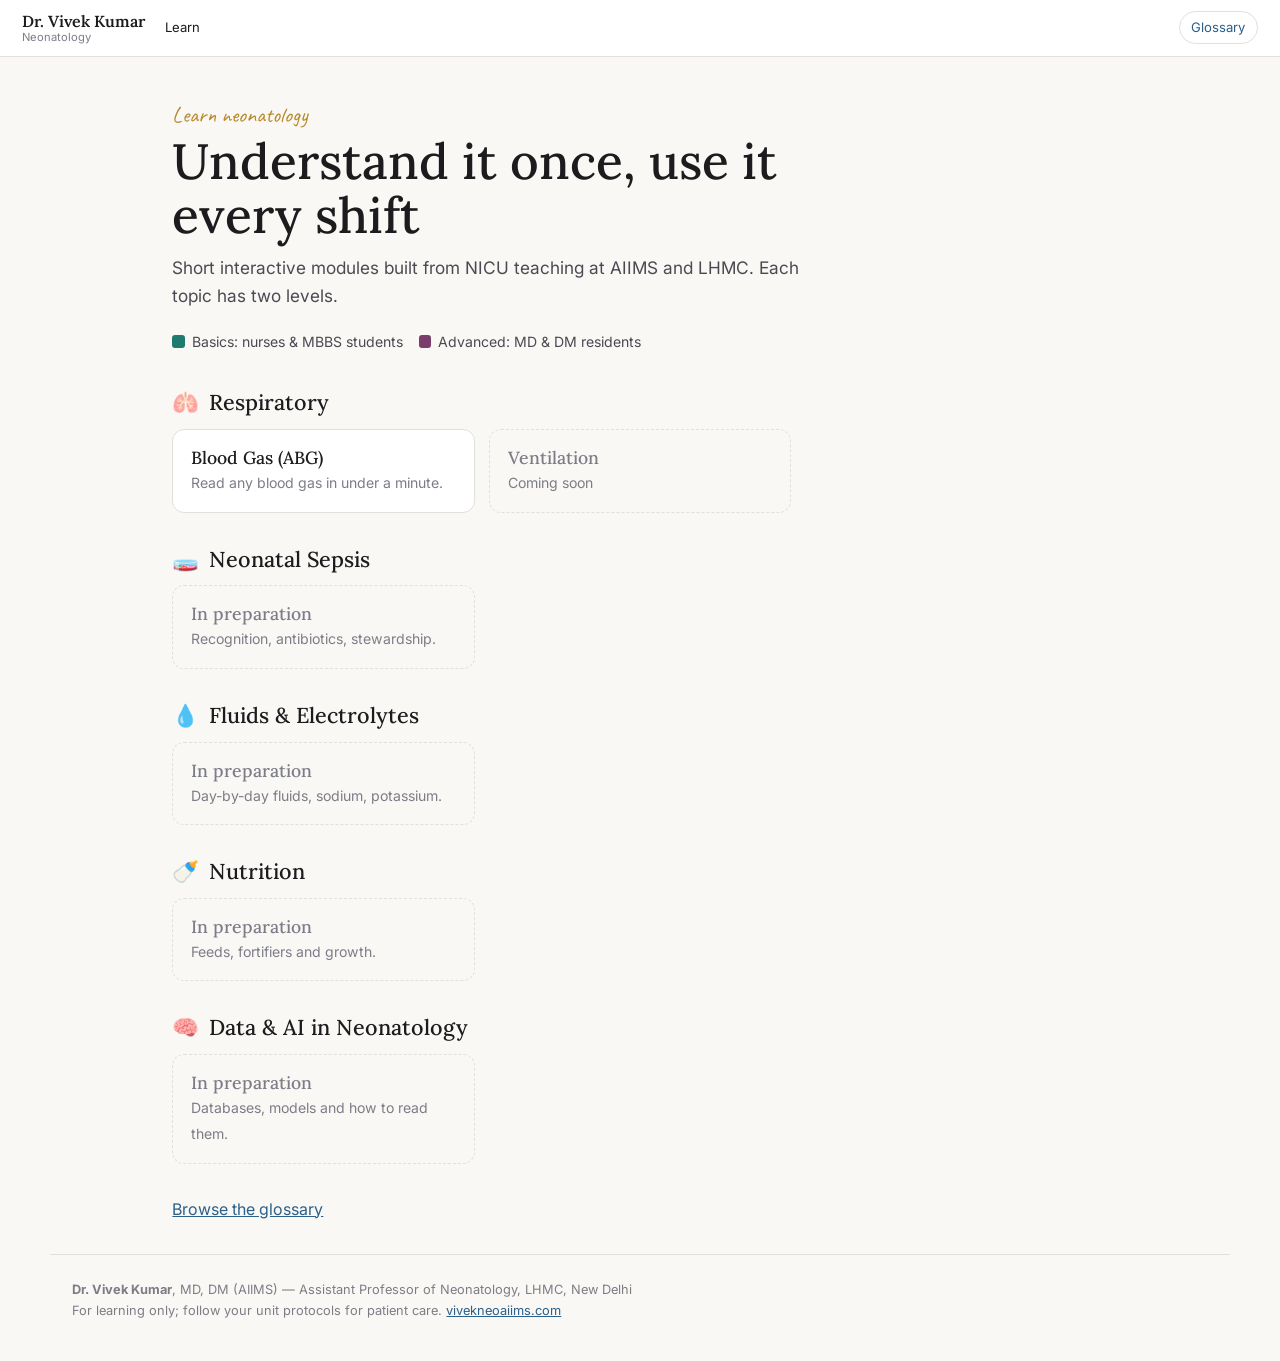
==== learn/index.html @ 592b0d6b "abg_basics" ====
<!DOCTYPE html>
<html lang="en">
<head>
<meta charset="UTF-8">
<meta name="viewport" content="width=device-width, initial-scale=1">
<title>Learn neonatology | Dr. Vivek Kumar</title>
<meta name="description" content="Free interactive neonatology learning: blood gases, ventilation, sepsis and more. Basics and Advanced tracks.">
<link rel="stylesheet" href="assets/learn.css">
</head>
<body data-page="hub">
<main>
  <section class="hub-hero">
    <div class="hand">Learn neonatology</div>
    <h1>Understand it once, use it every shift</h1>
    <p>Short interactive modules built from NICU teaching at AIIMS and LHMC. Each topic has two levels.</p>
    <div class="levels-key"><span style="--k:var(--basics)">Basics: nurses & MBBS students</span><span style="--k:var(--adv)">Advanced: MD & DM residents</span></div>
  </section>
  <div id="tracks"></div>
  <p><a href="glossary.html">Browse the glossary</a></p>
</main>
<script src="assets/registry.js"></script>
<script src="assets/glossary.js"></script>
<script src="assets/learn.js"></script>
</body>
</html>
---- learn/assets/learn.css ----
/* ══════════════════════════════════════════════════════════════
   LEARN STYLES — matches vivekneoaiims.com (Lora + Inter, blue accent)
   ══════════════════════════════════════════════════════════════ */
@import url('https://fonts.googleapis.com/css2?family=Lora:ital,wght@0,400;0,500;0,600;1,400&family=Inter:wght@400;500;600&family=Caveat:wght@500;700&display=swap');

:root {
  --bg: #f9f8f5; --paper: #ffffff; --ink: #1c1c1e; --ink-mid: #4a4a52; --ink-light: #7d7d88;
  --rule: #e2e0da; --accent: #2c5f8a; --accent-light: #d6e8f5; --gold: #b8892a;
  --basics: #1f7a70; --basics-light: #dcefeb; --adv: #7a3e6b; --adv-light: #f2e3ee;
  --acid: #c4513f; --acid-light: #f8e1dc; --alk: #3a66b0; --alk-light: #dfe8f7; --ok: #2f8150; --ok-light: #dff0e5;
  --pencil: #3b3b44;
  --serif: 'Lora', Georgia, serif; --sans: 'Inter', system-ui, -apple-system, sans-serif;
  --hand: 'Caveat', 'Segoe Print', 'Comic Sans MS', cursive;
  --lvl: var(--accent); --lvl-light: var(--accent-light);
}
body.lvl-basics { --lvl: var(--basics); --lvl-light: var(--basics-light); }
body.lvl-advanced { --lvl: var(--adv); --lvl-light: var(--adv-light); }

*, *::before, *::after { box-sizing: border-box; }
html { -webkit-text-size-adjust: 100%; scroll-behavior: smooth; }
[id] { scroll-margin-top: 5.5rem; }
body { margin: 0; background: var(--bg); color: var(--ink); font: 16px/1.65 var(--sans); }
a { color: var(--accent); }
a.soon { color: var(--ink-light); text-decoration: dotted underline; }
img, svg { max-width: 100%; }
:focus-visible { outline: 2.5px solid var(--gold); outline-offset: 2px; border-radius: 3px; }
@media (prefers-reduced-motion: reduce) { * { transition: none !important; animation: none !important; } }

/* ── Top bar ── */
.l-top { display: flex; align-items: center; gap: 1.2rem; padding: .7rem 1.4rem; background: var(--paper); border-bottom: 1px solid var(--rule); position: sticky; top: 0; z-index: 30; }
.l-brand { text-decoration: none; color: var(--ink); display: flex; flex-direction: column; line-height: 1.15; flex-shrink: 0; }
.l-brand b { font: 600 1rem var(--serif); } .l-brand small { font-size: .7rem; color: var(--ink-light); }
.l-crumbs { flex: 1; font-size: .82rem; color: var(--ink-light); overflow-x: auto; white-space: nowrap; }
.l-crumbs a { color: var(--ink-mid); text-decoration: none; } .l-crumbs a:hover { color: var(--accent); }
.l-crumbs i { font-style: normal; margin: 0 .45rem; color: var(--rule); }
.l-crumbs span { color: var(--ink); }
.l-gloss-link { font-size: .82rem; text-decoration: none; border: 1px solid var(--rule); padding: .3rem .7rem; border-radius: 20px; flex-shrink: 0; }

/* ── Layout ── */
.l-wrap { display: grid; grid-template-columns: 250px minmax(0, 1fr); gap: 2.5rem; max-width: 1180px; margin: 0 auto; padding: 2rem 1.4rem 0; }
main { max-width: 760px; width: 100%; }
body:not([data-page="level"]) main { margin: 0 auto; padding: 2.5rem 1.4rem 0; max-width: 980px; }

.l-rail details { position: sticky; top: 5rem; }
.l-rail summary { font: 500 1rem var(--serif); cursor: pointer; list-style: none; margin-bottom: .8rem; }
.l-rail summary::-webkit-details-marker { display: none; }
.lvl-chip { font: 600 .72rem var(--sans); background: var(--lvl); color: #fff; padding: .15rem .55rem; border-radius: 4px; margin-right: .3rem; vertical-align: 2px; }
.l-rail ol { list-style: none; margin: 0; padding: 0; border-left: 2px solid var(--rule); }
.l-rail li a, .l-rail li > span { display: flex; gap: .6rem; padding: .45rem .8rem; font-size: .88rem; color: var(--ink-mid); text-decoration: none; margin-left: -2px; border-left: 2px solid transparent; }
.l-rail li a:hover { color: var(--ink); }
.l-rail li.cur a { border-left-color: var(--lvl); color: var(--lvl); font-weight: 600; }
.l-rail .n, .door-list .n { flex-shrink: 0; width: 1.4rem; height: 1.4rem; border-radius: 50%; border: 1.5px solid currentColor; font-size: .7rem; display: inline-grid; place-items: center; }
.l-rail li.done .n, .door-list li.done .n { background: var(--ok); border-color: var(--ok); color: #fff; font-size: 0; }
.l-rail li.done .n::after, .door-list li.done .n::after { content: '✓'; font-size: .72rem; }
.l-rail .soon { opacity: .45; }
.l-rail .switch { display: inline-block; margin-top: 1rem; font-size: .82rem; }

/* ── Module typography ── */
.mod-head { margin-bottom: 1.6rem; }
.mod-head .kicker { font: 700 1.35rem var(--hand); color: var(--lvl); }
.level-head h1, .mod-head h2 { font: 500 clamp(1.9rem, 4.5vw, 2.6rem)/1.15 var(--serif); margin: .1rem 0 .6rem; letter-spacing: -.01em; }
.mod-head p { font-size: 1.05rem; color: var(--ink-mid); margin: 0; max-width: 34em; }

.beat { margin: 2.8rem 0; }
.beat > h3 { font: 500 1.45rem/1.25 var(--serif); margin: 0 0 .7rem; }
.beat > h3::before { content: attr(data-beat); display: block; font: 700 1.15rem var(--hand); color: var(--gold); margin-bottom: .1rem; }
.beat p { max-width: 38em; }
.lead { font-size: 1.05rem; }

/* level page: modules stacked in one file */
.level-head { margin-bottom: 1rem; }
.level-head p { font-size: 1.08rem; color: var(--ink-mid); max-width: 34em; margin: 0; }
.level-head .who { font: 700 1.3rem var(--hand); color: var(--lvl); }
section.module { padding-top: 3rem; margin-top: 3rem; border-top: 2px solid var(--rule); }
section.module:first-of-type { border-top: 0; margin-top: 1rem; padding-top: 1rem; }
.mod-end { display: flex; justify-content: space-between; align-items: center; gap: 1rem; flex-wrap: wrap; margin-top: 2rem; padding: .9rem 1.1rem; background: var(--lvl-light); border-radius: 12px; }
.mod-end a { font-weight: 600; color: var(--lvl); text-decoration: none; }
.l-rail li.cur a { border-left-color: var(--lvl); color: var(--lvl); font-weight: 600; }
.rail-cur { display: none; }
.l-rail .refs-link { display: block; margin-top: .4rem; font-size: .82rem; }

/* hook = a bedside case note */
.hook { background: var(--paper); border: 1px solid var(--rule); border-left: 4px solid var(--acid); border-radius: 4px 10px 10px 4px; padding: 1rem 1.3rem; font: 1.08rem/1.6 var(--serif); position: relative; }
.hook::before { content: 'Bedside'; position: absolute; top: -.85rem; left: 1rem; background: var(--bg); padding: 0 .4rem; font: 700 1.05rem var(--hand); color: var(--acid); }
.hook p { margin: .3rem 0; } .hook .ask { font-family: var(--sans); font-size: .95rem; color: var(--ink-mid); }

/* sketches */
figure.sketch { margin: 1.2rem 0; background: var(--paper); border: 1px solid var(--rule); border-radius: 10px; padding: 1rem; }
figure.sketch svg { display: block; margin: 0 auto; height: auto; }
figure.sketch figcaption { font: 600 1.15rem var(--hand); color: var(--ink-mid); text-align: center; margin-top: .3rem; }
.hand { font-family: var(--hand); }
svg text { font-family: var(--hand); fill: var(--pencil); }
svg .sans { font-family: var(--sans); }

/* simulator panel */
.sim { background: var(--paper); border: 1.5px solid var(--lvl); border-radius: 12px; padding: 1.2rem; box-shadow: 4px 4px 0 var(--lvl-light); }
.sim-row { display: grid; grid-template-columns: 1fr 1fr; gap: 1rem 1.5rem; }
.ctl label { display: flex; justify-content: space-between; font-size: .88rem; color: var(--ink-mid); }
.ctl label b { color: var(--ink); font-variant-numeric: tabular-nums; }
.ctl small { display: block; font-size: .75rem; color: var(--ink-light); }
input[type=range] { width: 100%; accent-color: var(--lvl); height: 28px; }
.presets { display: flex; flex-wrap: wrap; gap: .45rem; margin-top: 1rem; }
.chip { font: 500 .82rem var(--sans); border: 1px solid var(--rule); background: var(--bg); color: var(--ink-mid); border-radius: 20px; padding: .4rem .8rem; cursor: pointer; }
.chip:hover { border-color: var(--lvl); color: var(--lvl); }
.chip.on { background: var(--lvl); color: #fff; border-color: var(--lvl); }
.readout { display: flex; align-items: baseline; gap: .8rem; flex-wrap: wrap; justify-content: center; margin: .6rem 0; }
.readout .big { font: 600 2.6rem var(--serif); font-variant-numeric: tabular-nums; }
.verdict { display: inline-block; font: 600 .9rem var(--sans); padding: .25rem .75rem; border-radius: 20px; }
.v-acid { background: var(--acid-light); color: var(--acid); } .v-alk { background: var(--alk-light); color: var(--alk); } .v-ok { background: var(--ok-light); color: var(--ok); }
.c-acid { color: var(--acid); } .c-alk { color: var(--alk); } .c-ok { color: var(--ok); }
.note { font-size: .82rem; color: var(--ink-light); margin-top: .8rem; }

/* callouts */
.tip { border-radius: 10px; padding: .9rem 1.1rem; margin: 1.2rem 0; background: var(--lvl-light); }
.tip b:first-child { font: 700 1.15rem var(--hand); color: var(--lvl); display: block; }
.duo { display: grid; grid-template-columns: 1fr 1fr; gap: 1rem; margin: 1.2rem 0; }
.duo.trio { grid-template-columns: repeat(3, 1fr); }
.duo > div { background: var(--paper); border: 1px solid var(--rule); border-radius: 10px; padding: 1rem 1.1rem; }
.duo h3 { font: 500 1.05rem var(--serif); margin: 0 0 .3rem; }
.duo p { margin: 0; font-size: .92rem; color: var(--ink-mid); }

/* glossary terms */
.term { border-bottom: 1.5px dotted var(--lvl); cursor: help; }
.term:hover { background: var(--lvl-light); }
.l-pop { position: absolute; z-index: 60; background: var(--ink); color: #fff; border-radius: 10px; padding: .8rem 1rem; font-size: .88rem; line-height: 1.5; box-shadow: 0 8px 24px rgba(28, 28, 30, .25); }
.l-pop b { font-family: var(--serif); font-size: 1rem; } .l-pop p { margin: .25rem 0 .5rem; }
.l-pop a { color: #9cc7ec; font-weight: 500; }

/* quiz */
.q { background: var(--paper); border: 1px solid var(--rule); border-radius: 10px; padding: 1rem 1.1rem; margin-bottom: .8rem; }
.q-text { margin: 0 0 .7rem; font-weight: 500; display: flex; gap: .6rem; }
.q-text span { flex-shrink: 0; font: 700 1.2rem/1.2 var(--hand); color: var(--lvl); }
.q-opts { display: grid; grid-template-columns: repeat(auto-fit, minmax(150px, 1fr)); gap: .5rem; }
.q-opts button { font: 500 .9rem var(--sans); text-align: left; padding: .6rem .8rem; border: 1.5px solid var(--rule); border-radius: 8px; background: var(--bg); cursor: pointer; color: var(--ink); }
.q-opts button:hover { border-color: var(--lvl); }
.q-opts button.right { border-color: var(--ok); background: var(--ok-light); }
.q-opts button.wrong { border-color: var(--acid); background: var(--acid-light); }
.q-why { margin: .7rem 0 0; font-size: .9rem; padding-left: .8rem; border-left: 3px solid var(--ok); }
.q-why.no { border-left-color: var(--acid); }
.q-score { font: 700 1.3rem var(--hand); color: var(--lvl); }

/* pocket card */
.pocket { background: var(--paper); border: 2px dashed var(--gold); border-radius: 14px; padding: 1.3rem 1.4rem; position: relative; }
.pocket h3 { font: 600 1.25rem var(--serif); margin: 0 0 .6rem; }
.pocket ul, .pocket ol { margin: 0; padding-left: 1.2rem; } .pocket li { margin: .3rem 0; }
.pocket .sig { font: 600 1rem var(--hand); color: var(--ink-light); margin-top: .8rem; }
.print-btn { margin-top: 1rem; font: 500 .82rem var(--sans); background: none; border: 1px solid var(--gold); color: var(--gold); border-radius: 20px; padding: .35rem .9rem; cursor: pointer; }

/* references */
.refs { font-size: .8rem; color: var(--ink-light); border-top: 1px solid var(--rule); margin-top: 3rem; padding-top: 1rem; }
.refs ol { padding-left: 1.1rem; margin: .3rem 0; }

/* prev / next */
.l-pn { display: grid; grid-template-columns: 1fr auto 1fr; gap: 1rem; align-items: center; margin: 3rem 0 1rem; }
.l-pn a { text-decoration: none; padding: .8rem 1rem; border: 1px solid var(--rule); border-radius: 10px; background: var(--paper); font: 500 .95rem var(--serif); color: var(--ink); }
.l-pn a:hover { border-color: var(--lvl); }
.l-pn small { display: block; font: 400 .75rem var(--sans); color: var(--ink-light); }
.l-pn .next { text-align: right; }
.mark { font: 500 .85rem var(--sans); border: 1.5px solid var(--lvl); color: var(--lvl); background: none; border-radius: 20px; padding: .45rem 1rem; cursor: pointer; }
.mark.is-done { background: var(--ok); border-color: var(--ok); color: #fff; }

.l-foot { max-width: 1180px; margin: 2rem auto 0; padding: 1.5rem 1.4rem 2.5rem; border-top: 1px solid var(--rule); font-size: .8rem; color: var(--ink-light); }

/* data table */
table.vals { border-collapse: collapse; width: 100%; font-size: .92rem; background: var(--paper); border-radius: 10px; overflow: hidden; }
table.vals th, table.vals td { padding: .55rem .8rem; border-bottom: 1px solid var(--rule); text-align: left; }
table.vals th { font-weight: 600; background: var(--bg); }
.tbl-wrap { overflow-x: auto; }

@media (max-width: 900px) {
  .l-wrap { grid-template-columns: minmax(0, 1fr); gap: 1rem; padding-top: 1rem; }
  .l-rail { min-width: 0; }
  .l-rail { position: sticky; top: 3.4rem; z-index: 20; }
  .l-rail details { position: static; background: var(--paper); border: 1px solid var(--rule); border-radius: 10px; padding: .7rem 1rem; box-shadow: 0 4px 12px rgba(28,28,30,.06); max-height: 75vh; overflow: auto; }
  .rail-cur { display: inline; font: 400 .85rem var(--sans); color: var(--ink-mid); }
  details[open] .rail-cur { display: none; }
  .l-rail summary { margin: 0; } .l-rail details[open] summary { margin-bottom: .8rem; }
  .l-crumbs { display: none; }
}
@media (max-width: 620px) {
  .sim-row, .duo, .duo.trio { grid-template-columns: 1fr; }
  .l-pn { grid-template-columns: 1fr; } .l-pn .next { text-align: left; } .mark { justify-self: start; }
  .l-top { padding: .6rem 1rem; }
}

/* print only the pocket card */
@media print {
  body.printing-pocket * { visibility: hidden; }
  body.printing-pocket .print-me, body.printing-pocket .print-me * { visibility: visible; }
  body.printing-pocket .print-me { position: absolute; left: 0; top: 0; width: 100%; }
  .print-btn { display: none; }
}

/* ── Topic page: two doors ── */
.topic-hero { display: grid; grid-template-columns: 1fr auto; gap: 2rem; align-items: center; margin-bottom: 2.2rem; }
.topic-hero h1 { font: 500 clamp(2rem, 5vw, 3rem)/1.1 var(--serif); margin: 0 0 .6rem; letter-spacing: -.015em; }
.topic-hero p { font-size: 1.08rem; color: var(--ink-mid); max-width: 30em; margin: 0; }
.doors { display: grid; grid-template-columns: 1fr 1fr; gap: 1.4rem; }
.door { background: var(--paper); border: 1.5px solid var(--rule); border-top: 6px solid var(--c); border-radius: 6px 6px 14px 14px; padding: 1.4rem 1.4rem 1.2rem; display: flex; flex-direction: column; scroll-margin-top: 5rem; }
.door.basics { --c: var(--basics); --cl: var(--basics-light); } .door.advanced { --c: var(--adv); --cl: var(--adv-light); }
.door:target { box-shadow: 0 0 0 3px var(--cl); }
.door h2 { font: 500 1.7rem var(--serif); margin: 0; color: var(--c); }
.door .who { font: 700 1.2rem var(--hand); color: var(--ink-mid); margin: .1rem 0 1rem; }
.door-list { list-style: none; padding: 0; margin: 0 0 1.2rem; flex: 1; }
.door-list li a, .door-list li > span { display: flex; align-items: center; gap: .65rem; padding: .5rem 0; border-bottom: 1px dashed var(--rule); text-decoration: none; color: var(--ink); font-size: .95rem; }
.door-list li a:hover { color: var(--c); }
.door-list .n { color: var(--c); }
.door-list em { margin-left: auto; font-style: normal; font-size: .78rem; color: var(--ink-light); }
.door-list li.soon { opacity: .5; }
.door-foot { display: flex; align-items: center; justify-content: space-between; gap: .8rem; flex-wrap: wrap; }
.door-start { background: var(--c); color: #fff; text-decoration: none; font: 600 .95rem var(--sans); padding: .6rem 1.2rem; border-radius: 22px; }
.door-start.off { background: var(--rule); color: var(--ink-light); }
.door-progress { font-size: .82rem; color: var(--ok); }

/* ── Hub ── */
.hub-hero { max-width: 40em; margin-bottom: 2.2rem; }
.hub-hero h1 { font: 500 clamp(2.1rem, 5vw, 3.1rem)/1.1 var(--serif); margin: 0 0 .7rem; }
.hub-hero p { font-size: 1.08rem; color: var(--ink-mid); margin: 0; }
.hub-hero .hand { font-size: 1.4rem; color: var(--gold); }
.track { margin-bottom: 2rem; scroll-margin-top: 5rem; }
.track h2 { font: 500 1.35rem var(--serif); margin: 0 0 .8rem; display: flex; gap: .6rem; align-items: center; }
.topics { display: grid; grid-template-columns: repeat(auto-fill, minmax(240px, 1fr)); gap: .9rem; }
.topic { background: var(--paper); border: 1px solid var(--rule); border-radius: 12px; padding: 1rem 1.1rem; text-decoration: none; color: var(--ink); display: block; }
a.topic:hover { border-color: var(--accent); box-shadow: 3px 3px 0 var(--accent-light); }
.topic b { font: 500 1.1rem var(--serif); display: block; } .topic span { font-size: .88rem; color: var(--ink-light); }
.topic.soon { border-style: dashed; background: transparent; } .topic.soon b { color: var(--ink-light); }
.levels-key { display: flex; gap: 1rem; flex-wrap: wrap; margin: 1.2rem 0 0; font-size: .88rem; color: var(--ink-mid); }
.levels-key span::before { content: ''; display: inline-block; width: .8rem; height: .8rem; border-radius: 3px; margin-right: .4rem; vertical-align: -1px; background: var(--k); }

/* ── Glossary ── */
#gloss { margin: 0; }
.g-item { padding: .9rem 0; border-bottom: 1px solid var(--rule); scroll-margin-top: 5rem; }
.g-item:target { background: var(--accent-light); }
.g-item dt { font: 500 1.1rem var(--serif); } .g-item dd { margin: .2rem 0 0; color: var(--ink-mid); }
.g-item dd a { font-size: .85rem; margin-left: .3rem; }

@media (max-width: 720px) { .doors { grid-template-columns: 1fr; } .topic-hero { grid-template-columns: 1fr; } .topic-hero svg { display: none; } }
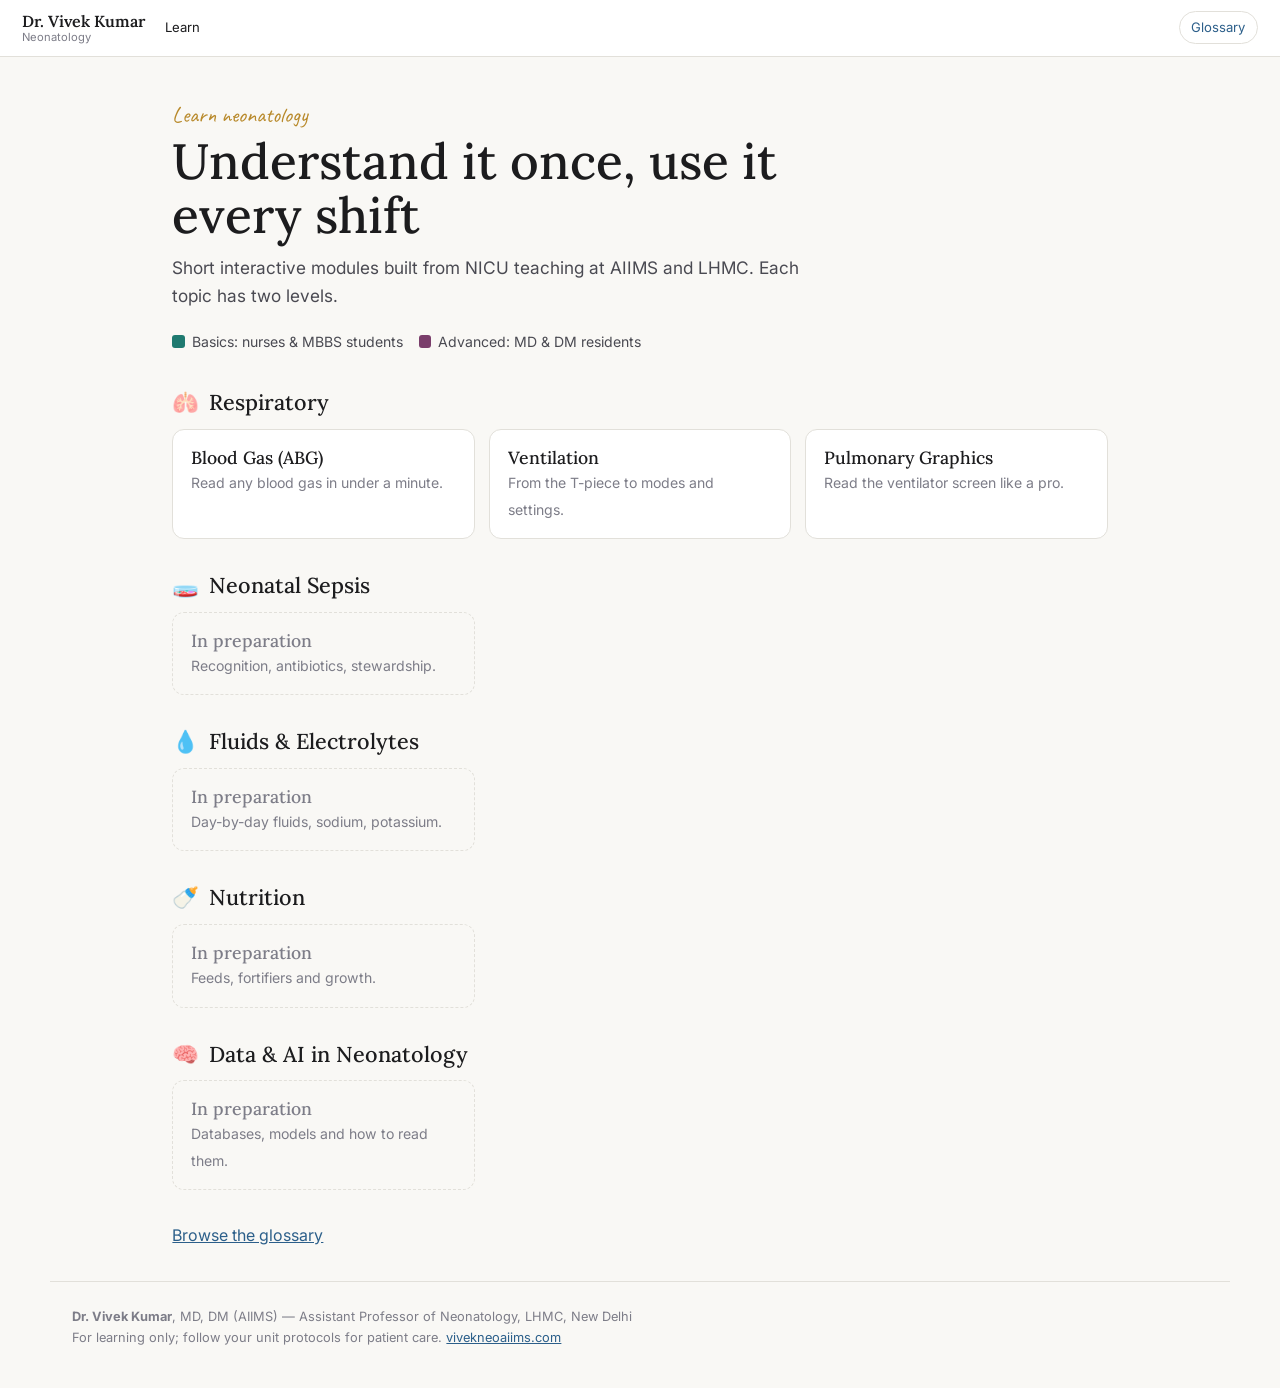
==== commit 41fa178b: "abg_basics4" ====
--- a/learn/index.html
+++ b/learn/index.html
@@ -5,7 +5,7 @@
 <meta name="viewport" content="width=device-width, initial-scale=1">
 <title>Learn neonatology | Dr. Vivek Kumar</title>
 <meta name="description" content="Free interactive neonatology learning: blood gases, ventilation, sepsis and more. Basics and Advanced tracks.">
-<link rel="stylesheet" href="assets/learn.css">
+<link rel="stylesheet" href="assets/learn.css?v=4">
 </head>
 <body data-page="hub">
 <main>
@@ -18,8 +18,8 @@
   <div id="tracks"></div>
   <p><a href="glossary.html">Browse the glossary</a></p>
 </main>
-<script src="assets/registry.js"></script>
-<script src="assets/glossary.js"></script>
-<script src="assets/learn.js"></script>
+<script src="assets/registry.js?v=4"></script>
+<script src="assets/glossary.js?v=4"></script>
+<script src="assets/learn.js?v=4"></script>
 </body>
 </html>
--- a/learn/assets/learn.css
+++ b/learn/assets/learn.css
@@ -235,3 +235,140 @@
 .g-item dd a { font-size: .85rem; margin-left: .3rem; }
 
 @media (max-width: 720px) { .doors { grid-template-columns: 1fr; } .topic-hero { grid-template-columns: 1fr; } .topic-hero svg { display: none; } }
+
+
+/* ══════════ TEACH MODE ══════════ */
+.l-teach-btn { font: 600 .82rem var(--sans); background: var(--lvl); color: #fff; border: 0; border-radius: 20px; padding: .38rem .9rem; cursor: pointer; flex-shrink: 0; }
+.door-teach { font-size: .85rem; color: var(--c); }
+hr.slide-break { display: none; }
+.t-bar, .t-prog, .t-blank { display: none; }
+
+html.teach { font-size: clamp(15px, calc(.85vw + 6px), 26px); }
+body.teach { overflow: hidden; }
+body.teach .l-top, body.teach .l-rail, body.teach .l-foot, body.teach .l-pn,
+body.teach .mod-end, body.teach .refs, body.teach .print-btn { display: none !important; }
+body.teach .l-wrap { display: block; padding: 0; max-width: none; }
+body.teach main { position: fixed; inset: 0 0 3.7rem 0; z-index: 50; overflow-y: auto; max-width: none; width: auto; margin: 0;
+  padding: 3.5vh 5vw 3vh; display: flex; flex-direction: column; background: var(--bg); font-size: 1.12rem; }
+body.teach main > :not(.slide-on):not(.has-slide) { display: none; }
+body.teach section.module { display: none; border: 0; margin: auto; padding: 0; width: 100%; max-width: 1180px; }
+body.teach section.module.has-slide { display: block; }
+body.teach .module > :not(.slide-on) { display: none; }
+body.teach .has-parts.slide-on [data-part]:not(.part-on) { display: none; }
+body.teach .slide-on.beat { margin: 0; }
+body.teach .beat p, body.teach .level-head p, body.teach .mod-head p { max-width: none; }
+
+/* title slides */
+body.teach .level-head.slide-on { margin: auto; width: 100%; max-width: 1180px; }
+body.teach .level-head h1 { font-size: 4.2rem; }
+body.teach .mod-head.slide-on { padding: 2rem 0; }
+body.teach .mod-head .kicker { font-size: 2.2rem; }
+body.teach .mod-head h2 { font-size: 4rem; margin-bottom: 1.2rem; }
+body.teach .mod-head p { font-size: 1.5rem; max-width: 30em; }
+
+/* content slides: let pictures use the screen */
+body.teach .beat > h3 { font-size: 1.9rem; margin-bottom: .6rem; }
+body.teach .beat > h3::before { font-size: 1.35rem; }
+body.teach .hook { font-size: 1.7rem; padding: 2rem 2.4rem; }
+body.teach .hook .ask { font-size: 1.3rem; }
+body.teach figure.sketch { margin: .6rem 0; padding: .6rem; }
+body.teach figure.sketch svg { width: 100%; height: auto; max-height: 46vh; }
+body.teach .duo { margin: .8rem 0 0; }
+body.teach .sim { padding: .9rem 1.2rem; }
+body.teach .sim svg { width: 100%; height: auto; max-height: 27vh; }
+body.teach .sim .note, body.teach .beat > .note { display: none; }
+body.teach .sim .tip { margin: .6rem 0 0; padding: .6rem 1rem; }
+body.teach .presets { margin-top: .6rem; }
+body.teach .readout { margin: .2rem 0; } body.teach .readout .big { font-size: 2.2rem; }
+body.teach .q { font-size: 1.35rem; padding: 1.6rem 1.8rem; }
+body.teach .q-opts { grid-template-columns: 1fr; } body.teach .q-opts button { font-size: 1.2rem; padding: 1rem 1.2rem; }
+
+.t-bar { position: fixed; left: 0; right: 0; bottom: 0; z-index: 70; height: 3.7rem; align-items: center; gap: .7rem; padding: 0 1.2rem;
+  background: var(--paper); border-top: 1px solid var(--rule); font: 14px var(--sans); }
+.t-bar button, .t-bar select { font: 500 14px var(--sans); border: 1px solid var(--rule); background: var(--bg); color: var(--ink); border-radius: 8px; padding: .4rem .8rem; cursor: pointer; }
+.t-bar .t-prev, .t-bar .t-next { font-size: 18px; width: 3rem; }
+.t-bar .t-next { background: var(--lvl); color: #fff; border-color: var(--lvl); }
+.t-count { min-width: 9rem; text-align: center; font-variant-numeric: tabular-nums; color: var(--ink-mid); }
+.t-keys { margin-left: auto; color: var(--ink-light); font-size: 12px; }
+.t-prog { position: fixed; top: 0; left: 0; right: 0; height: 4px; z-index: 70; background: var(--rule); }
+.t-prog i { display: block; height: 100%; background: var(--lvl); transition: width .25s; }
+.t-blank { position: fixed; inset: 0; z-index: 90; background: #000; cursor: pointer; }
+body.teach .t-bar { display: flex; } body.teach .t-prog { display: block; } body.teach .t-blank.on { display: block; }
+@media (max-width: 760px) { .t-keys { display: none; } .t-jump { max-width: 8rem; } .l-teach-btn { padding: .32rem .7rem; } .l-gloss-link { display: none; } }
+
+.teach-only { display: none; }
+body.teach .teach-only { display: block; } body.teach .web-only { display: none; }
+body.teach .level-head .who { font-size: 1.8rem; }
+body.teach .presenter { margin-top: 2.5rem; font: 500 1.6rem/1.5 var(--serif); color: var(--ink); }
+body.teach .presenter span { font: 400 1.1rem var(--sans); color: var(--ink-mid); }
+
+.teach-cta { display: inline-block; margin-top: 1rem; font: 600 .92rem var(--sans); color: var(--lvl); border: 1.5px solid var(--lvl); border-radius: 22px; padding: .45rem 1rem; text-decoration: none; }
+.teach-cta:hover { background: var(--lvl); color: #fff; }
+
+/* ══════════ CLICK-TO-REVEAL BUILDS (teach mode only) ══════════ */
+body.teach .step { visibility: hidden; }
+body.teach .step.step-on { visibility: visible; animation: stepIn .45s ease-out both; }
+@keyframes stepIn { from { opacity: 0; transform: translateY(10px); } to { opacity: 1; transform: none; } }
+body.teach.theme-mp .slide-on { animation: slideIn .35s ease-out both; }
+@keyframes slideIn { from { opacity: 0; } to { opacity: 1; } }
+
+/* ══════════ MAROON & PURPLE THEME (Ventilation, Pulmonary graphics) ══════════ */
+body.theme-mp {
+  --maroon: #7b1e3a; --maroon-light: #f6e5eb; --purple: #5e2b8c; --purple-light: #eee6f6;
+  --lvl: var(--maroon); --lvl-light: var(--maroon-light); --basics: var(--maroon); --basics-light: var(--maroon-light);
+  --gold: var(--purple); --accent: var(--purple);
+  --bg: #fbf8f9;
+}
+body.theme-mp .hook { border-left-color: var(--maroon); }
+body.theme-mp .hook::before { color: var(--maroon); }
+body.theme-mp .pocket { border-color: var(--purple); }
+body.theme-mp .print-btn { border-color: var(--purple); color: var(--purple); }
+body.theme-mp .tip.purple { background: var(--purple-light); } body.theme-mp .tip.purple b:first-child { color: var(--purple); }
+body.theme-mp .l-teach-btn, body.theme-mp .lvl-chip { background: var(--maroon); }
+body.theme-mp .t-prog i { background: linear-gradient(90deg, var(--maroon), var(--purple)); }
+.c-maroon { color: var(--maroon); } .c-purple { color: var(--purple); }
+
+/* ventilator screen + loop/scalar sketches */
+svg.vmon { display: block; width: 100%; height: auto; border-radius: 12px; }
+svg.vmon text, svg.vmon .sans { font-family: var(--sans); }
+svg.vloop, svg.vscalar { display: block; width: 100%; height: auto; }
+.mon-wrap { display: grid; grid-template-columns: minmax(0, 1.6fr) minmax(0, 1fr); gap: 1rem; align-items: start; }
+.mon-loops { display: grid; gap: .6rem; }
+.mon-loops figure { margin: 0; background: var(--paper); border: 1px solid var(--rule); border-radius: 10px; padding: .4rem; }
+.mon-loops figcaption { font: 600 1rem var(--hand); color: var(--ink-mid); text-align: center; }
+@media (max-width: 760px) { .mon-wrap { grid-template-columns: minmax(0, 1fr); } .mon-loops { grid-template-columns: 1fr 1fr; } }
+
+/* PowerPoint-style first slide, shown only in teach mode */
+.ppt-title { display: none; }
+body.teach .level-head.slide-on .ppt-title { display: flex; }
+body.teach main:has(.level-head.slide-on) { background: #fff; }
+body.teach .level-head.slide-on:has(.ppt-title) { max-width: none; height: 100%; margin: 0; display: flex; }
+.ppt-title { flex-direction: column; align-items: center; justify-content: center; text-align: center; width: 100%; min-height: 100%; font-family: 'Calibri Light', Calibri, 'Inter', system-ui, sans-serif; }
+.ppt-title .pt-main { flex: 1.15; display: flex; flex-direction: column; justify-content: flex-end; }
+.ppt-title h1 { font: 300 clamp(2.6rem, 6.2vw, 5.6rem)/1.1 'Calibri Light', Calibri, 'Inter', sans-serif !important; color: #000; margin: 0; letter-spacing: 0; }
+.ppt-title .pt-sub { font: 400 clamp(1.1rem, 2.1vw, 1.9rem) Calibri, 'Inter', sans-serif; color: #7030a0; margin: .9rem 0 0 4vw; }
+.ppt-title .pt-by { flex: 1; display: flex; flex-direction: column; justify-content: flex-end; padding-bottom: 2vh; font: 400 clamp(.95rem, 1.45vw, 1.35rem)/1.45 Calibri, 'Inter', sans-serif; color: #000; }
+.ppt-title .pt-by .pt-name { color: #c00000; }
+.ppt-title .pt-by .pt-site { color: #000; }
+body.teach .level-head.slide-on:has(.ppt-title) > :not(.ppt-title) { display: none; }
+
+/* section-divider slide in the same PowerPoint style */
+.ppt-divider { text-align: center; }
+body.teach .mod-head.ppt-divider.slide-on { margin: auto 0; }
+body.teach .ppt-divider h2 { font: 300 4.2rem/1.1 'Calibri Light', Calibri, 'Inter', sans-serif; color: var(--maroon); }
+body.teach .ppt-divider .pt-sub { font: 400 1.6rem Calibri, 'Inter', sans-serif; color: #7030a0; max-width: none; }
+
+/* small helpers for the new pages */
+.cards { display: grid; grid-template-columns: repeat(auto-fit, minmax(170px, 1fr)); gap: .8rem; margin: 1rem 0; }
+.cards > div { background: var(--paper); border: 1px solid var(--rule); border-top: 4px solid var(--c, var(--maroon)); border-radius: 8px 8px 10px 10px; padding: .8rem 1rem; }
+.cards h4 { margin: 0 0 .3rem; font: 600 1.05rem var(--serif); color: var(--c, var(--maroon)); }
+.cards p, .cards ul { margin: 0; font-size: .92rem; color: var(--ink-mid); } .cards ul { padding-left: 1.1rem; }
+.cards .p { --c: var(--purple); }
+.quote { font: italic 1.15rem/1.5 var(--serif); color: var(--maroon); border-left: 3px solid var(--purple); padding: .3rem 0 .3rem 1rem; margin: 1.2rem 0; }
+.ticks td, .ticks th { text-align: center !important; } .ticks td:first-child, .ticks th:first-child { text-align: left !important; }
+.tk-yes { color: var(--ok); font-weight: 700; } .tk-no { color: var(--ink-light); }
+body.teach .cards h4 { font-size: 1.3rem; } body.teach .cards p, body.teach .cards ul { font-size: 1.1rem; }
+body.teach .quote { font-size: 1.5rem; }
+body.teach .mon-wrap svg.vmon { max-height: 52vh; }
+body.teach .mon-loops svg { max-height: 22vh; }
+body.teach table.vals { font-size: 1.05rem; }
